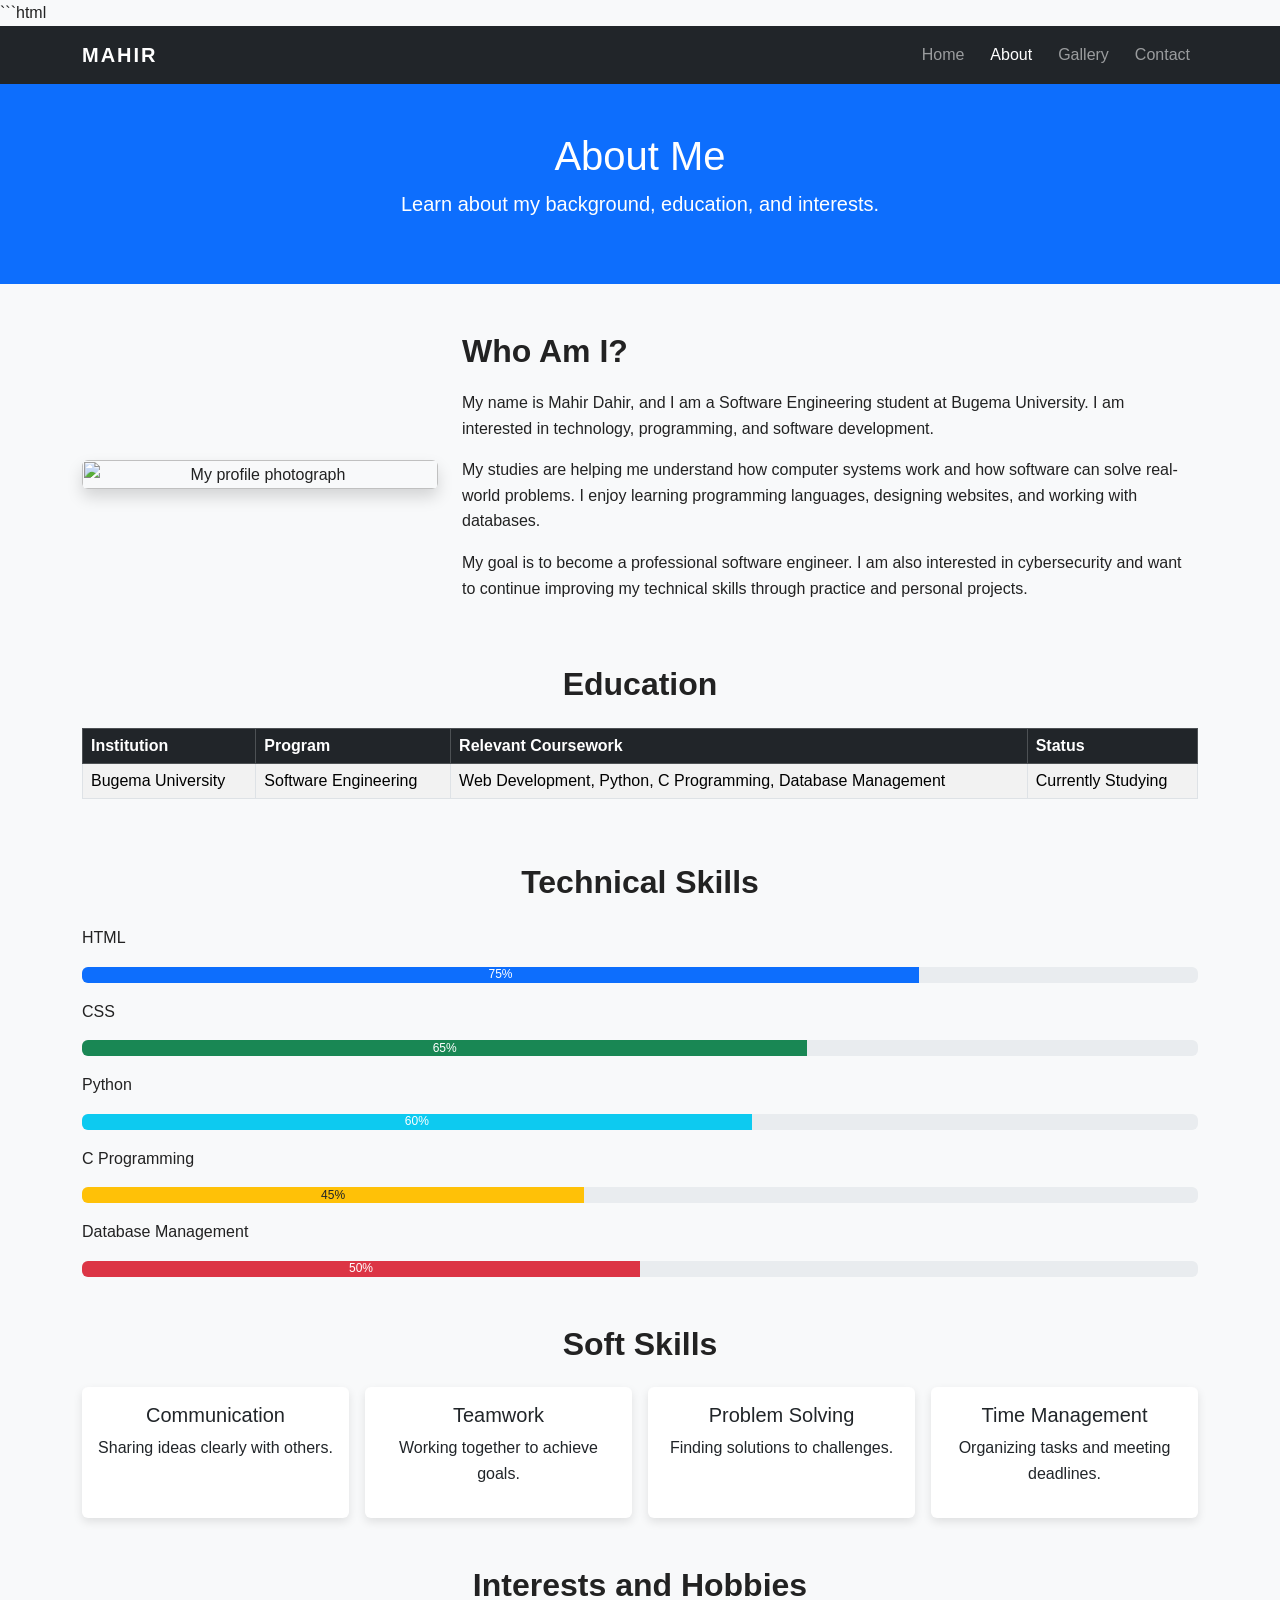
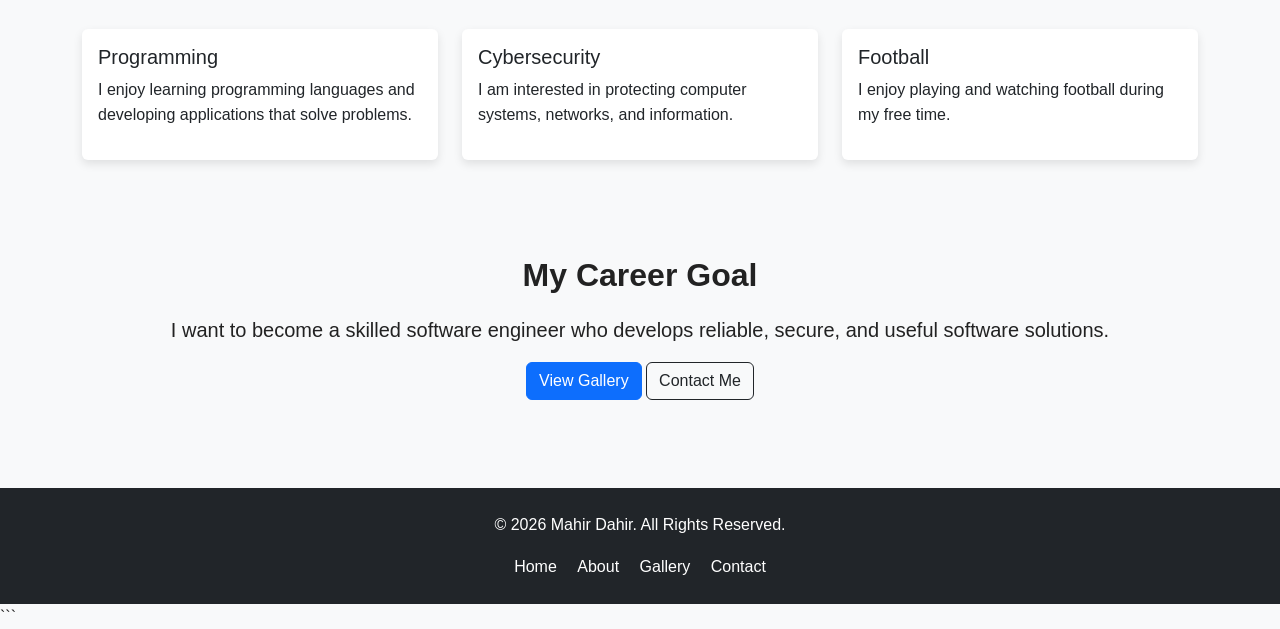
==== about.html @ f5e2f71e "Add personal portfolio website" ====
```html
<!doctype html>
<html lang="en">
  <head>
    <meta charset="UTF-8" />
    <meta name="viewport" content="width=device-width, initial-scale=1.0" />

    <title>About Me | Mahir Dahir</title>

    <link
      href="https://cdn.jsdelivr.net/npm/bootstrap@5.3.3/dist/css/bootstrap.min.css"
      rel="stylesheet"
    />

    <link rel="stylesheet" href="style.css" />
  </head>

  <body>
    <!-- Navigation -->
    <nav class="navbar navbar-expand-lg navbar-dark bg-dark sticky-top">
      <div class="container">
        <a class="navbar-brand fw-bold" href="index.html">MAHIR</a>

        <button
          class="navbar-toggler"
          type="button"
          data-bs-toggle="collapse"
          data-bs-target="#navbarMenu"
          aria-controls="navbarMenu"
          aria-expanded="false"
          aria-label="Toggle navigation"
        >
          <span class="navbar-toggler-icon"></span>
        </button>

        <div class="collapse navbar-collapse" id="navbarMenu">
          <ul class="navbar-nav ms-auto">
            <li class="nav-item">
              <a class="nav-link" href="index.html">Home</a>
            </li>

            <li class="nav-item">
              <a class="nav-link active" href="about.html">About</a>
            </li>

            <li class="nav-item">
              <a class="nav-link" href="gallery.html">Gallery</a>
            </li>

            <li class="nav-item">
              <a class="nav-link" href="contact.html">Contact</a>
            </li>
          </ul>
        </div>
      </div>
    </nav>

    <!-- Page Header -->
    <header class="page-header text-center py-5">
      <div class="container">
        <h1>About Me</h1>

        <p class="lead">Learn about my background, education, and interests.</p>
      </div>
    </header>

    <!-- Biography -->
    <section class="container my-5" id="biography">
      <div class="row align-items-center g-4">
        <div class="col-md-4 text-center">
          <img
            src="images/myphoto.jpg"
            alt="My profile photograph"
            class="img-fluid rounded shadow profile-image"
          />
        </div>

        <div class="col-md-8">
          <h2>Who Am I?</h2>

          <p>
            My name is Mahir Dahir, and I am a Software Engineering student at
            Bugema University. I am interested in technology, programming, and
            software development.
          </p>

          <p>
            My studies are helping me understand how computer systems work and
            how software can solve real-world problems. I enjoy learning
            programming languages, designing websites, and working with
            databases.
          </p>

          <p>
            My goal is to become a professional software engineer. I am also
            interested in cybersecurity and want to continue improving my
            technical skills through practice and personal projects.
          </p>
        </div>
      </div>
    </section>

    <!-- Education -->
    <section class="container my-5" id="education">
      <h2 class="text-center mb-4">Education</h2>

      <div class="table-responsive">
        <table class="table table-bordered table-striped">
          <thead class="table-dark">
            <tr>
              <th>Institution</th>
              <th>Program</th>
              <th>Relevant Coursework</th>
              <th>Status</th>
            </tr>
          </thead>

          <tbody>
            <tr>
              <td>Bugema University</td>
              <td>Software Engineering</td>
              <td>
                Web Development, Python, C Programming, Database Management
              </td>
              <td>Currently Studying</td>
            </tr>
          </tbody>
        </table>
      </div>
    </section>

    <!-- Technical Skills -->
    <section class="container my-5" id="skills">
      <h2 class="text-center mb-4">Technical Skills</h2>

      <p>HTML</p>
      <div class="progress mb-3">
        <div class="progress-bar" style="width: 75%">75%</div>
      </div>

      <p>CSS</p>
      <div class="progress mb-3">
        <div class="progress-bar bg-success" style="width: 65%">65%</div>
      </div>

      <p>Python</p>
      <div class="progress mb-3">
        <div class="progress-bar bg-info" style="width: 60%">60%</div>
      </div>

      <p>C Programming</p>
      <div class="progress mb-3">
        <div class="progress-bar bg-warning text-dark" style="width: 45%">
          45%
        </div>
      </div>

      <p>Database Management</p>
      <div class="progress mb-3">
        <div class="progress-bar bg-danger" style="width: 50%">50%</div>
      </div>
    </section>

    <!-- Soft Skills -->
    <section class="container my-5" id="soft-skills">
      <h2 class="text-center mb-4">Soft Skills</h2>

      <div class="row g-3">
        <div class="col-6 col-md-3">
          <div class="card h-100 text-center">
            <div class="card-body">
              <h5>Communication</h5>
              <p>Sharing ideas clearly with others.</p>
            </div>
          </div>
        </div>

        <div class="col-6 col-md-3">
          <div class="card h-100 text-center">
            <div class="card-body">
              <h5>Teamwork</h5>
              <p>Working together to achieve goals.</p>
            </div>
          </div>
        </div>

        <div class="col-6 col-md-3">
          <div class="card h-100 text-center">
            <div class="card-body">
              <h5>Problem Solving</h5>
              <p>Finding solutions to challenges.</p>
            </div>
          </div>
        </div>

        <div class="col-6 col-md-3">
          <div class="card h-100 text-center">
            <div class="card-body">
              <h5>Time Management</h5>
              <p>Organizing tasks and meeting deadlines.</p>
            </div>
          </div>
        </div>
      </div>
    </section>

    <!-- Interests -->
    <section class="container my-5" id="interests">
      <h2 class="text-center mb-4">Interests and Hobbies</h2>

      <div class="row g-4">
        <div class="col-md-4">
          <div class="card h-100">
            <div class="card-body">
              <h5>Programming</h5>
              <p>
                I enjoy learning programming languages and developing
                applications that solve problems.
              </p>
            </div>
          </div>
        </div>

        <div class="col-md-4">
          <div class="card h-100">
            <div class="card-body">
              <h5>Cybersecurity</h5>
              <p>
                I am interested in protecting computer systems, networks, and
                information.
              </p>
            </div>
          </div>
        </div>

        <div class="col-md-4">
          <div class="card h-100">
            <div class="card-body">
              <h5>Football</h5>
              <p>I enjoy playing and watching football during my free time.</p>
            </div>
          </div>
        </div>
      </div>
    </section>

    <!-- Career Goal -->
    <section class="bg-light py-5 text-center">
      <div class="container">
        <h2>My Career Goal</h2>

        <p class="lead">
          I want to become a skilled software engineer who develops reliable,
          secure, and useful software solutions.
        </p>

        <a href="gallery.html" class="btn btn-primary">View Gallery</a>

        <a href="contact.html" class="btn btn-outline-dark">Contact Me</a>
      </div>
    </section>

    <!-- Footer -->
    <footer class="bg-dark text-white text-center py-4">
      <div class="container">
        <p>&copy; 2026 Mahir Dahir. All Rights Reserved.</p>

        <a href="index.html" class="text-white mx-2">Home</a>
        <a href="about.html" class="text-white mx-2">About</a>
        <a href="gallery.html" class="text-white mx-2">Gallery</a>
        <a href="contact.html" class="text-white mx-2">Contact</a>
      </div>
    </footer>

    <script src="https://cdn.jsdelivr.net/npm/bootstrap@5.3.3/dist/js/bootstrap.bundle.min.js"></script>
  </body>
</html>
```
---- style.css ----
body {
  font-family: Arial, sans-serif;
  line-height: 1.6;
  margin: 0;
  background-color: #f8f9fa;
  color: #222;
}

/* Navigation */
.navbar-brand {
  letter-spacing: 2px;
}

.nav-link {
  margin-left: 10px;
}

/* Home Hero Section */
.hero {
  background-color: #222;
  color: white;
  padding: 100px 20px;
}

.hero h1 {
  font-size: 2.8rem;
  font-weight: bold;
  margin-bottom: 20px;
}

.hero h2 {
  margin-bottom: 20px;
}

/* Page Headers */
.page-header {
  background-color: #0d6efd;
  color: white;
}

/* Section Headings */
section h2 {
  font-weight: bold;
  margin-bottom: 20px;
}

.card {
  border: none;
  box-shadow: 0 4px 10px rgba(0, 0, 0, 0.1);
  transition: transform 0.3s;
}

.card:hover {
  transform: translateY(-5px);
}

.profile-image {
  width: 100%;
  max-height: 350px;
  object-fit: cover;
}

.card-img-top {
  height: 220px;
  object-fit: cover;
}

.form-control {
  padding: 12px;
}

.form-control:focus {
  box-shadow: none;
  border-color: #0d6efd;
}

/* Footer */
footer {
  margin-top: 40px;
}

footer a {
  text-decoration: none;
}

footer a:hover {
  text-decoration: underline;
}

/* Responsive Design */
@media (max-width: 576px) {
  .hero {
    padding: 60px 15px;
  }

  .hero h1 {
    font-size: 2rem;
  }

  .hero h2 {
    font-size: 1.5rem;
  }
}
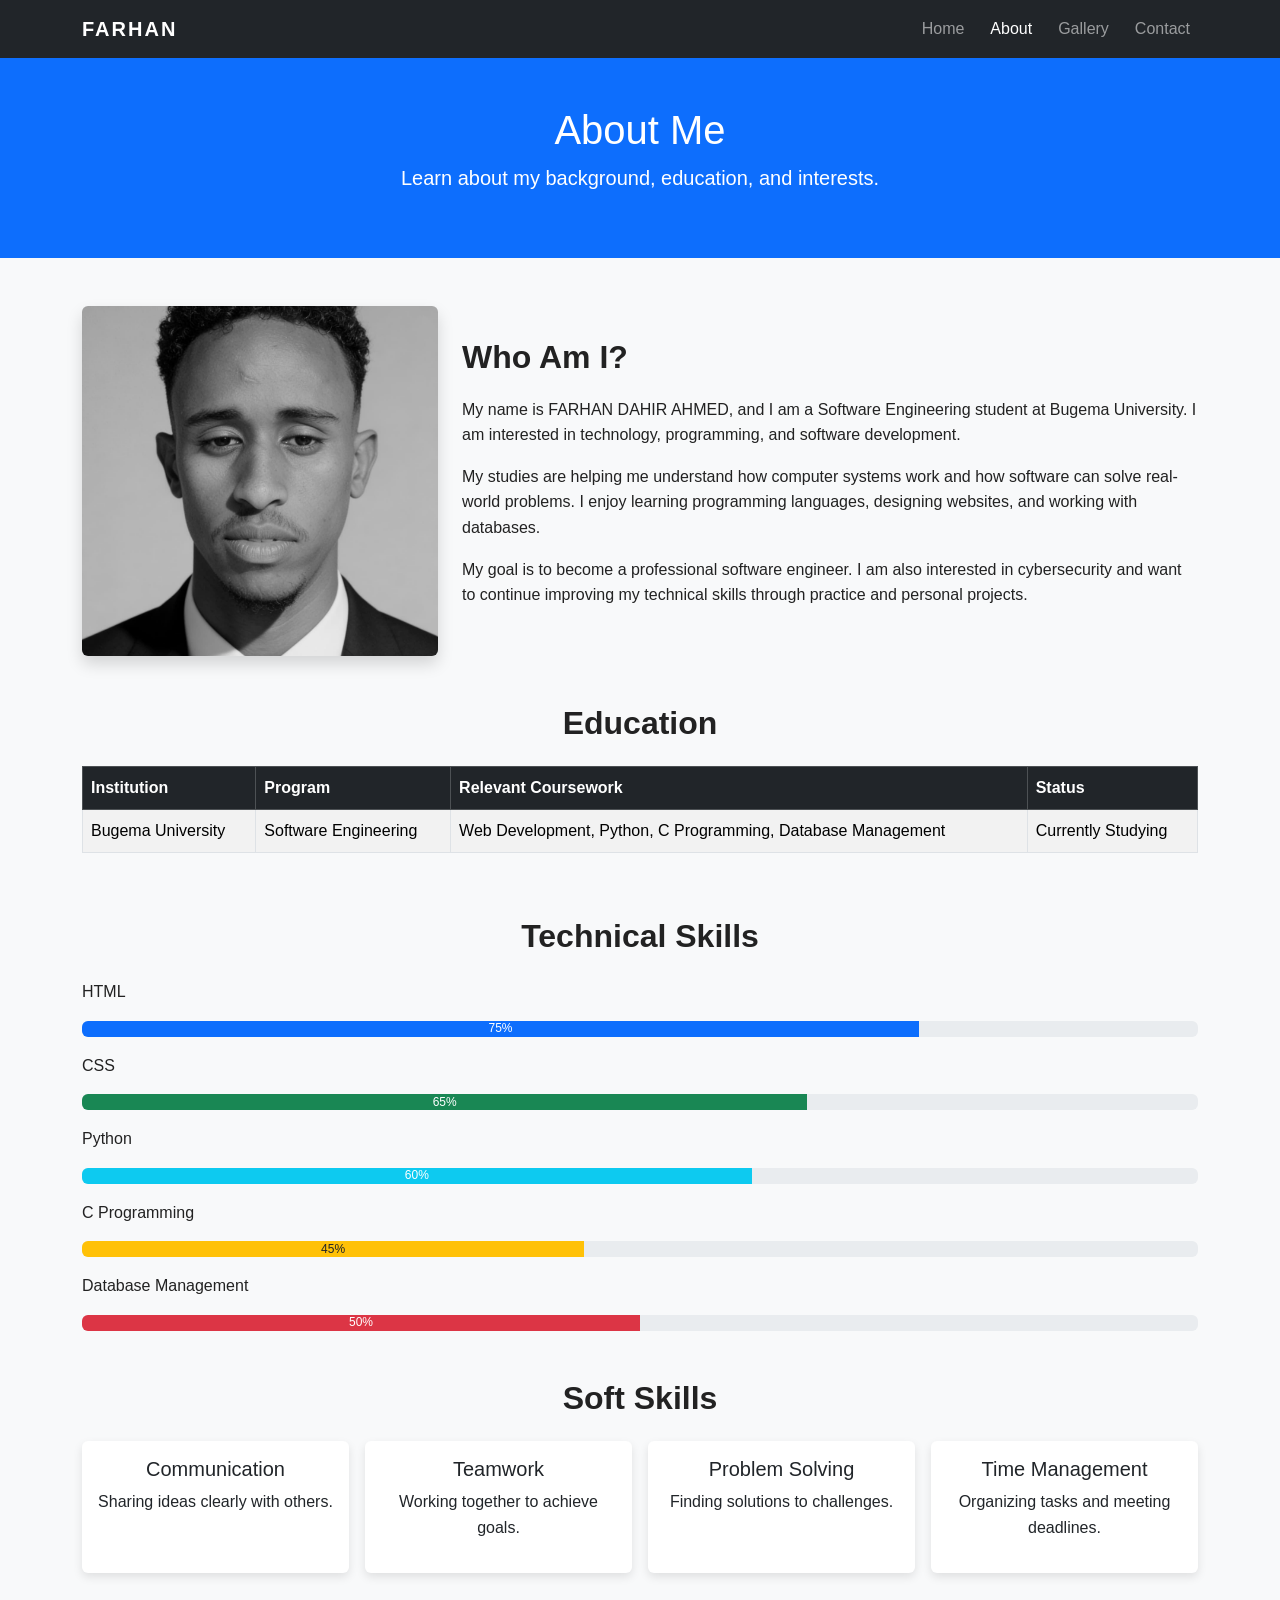
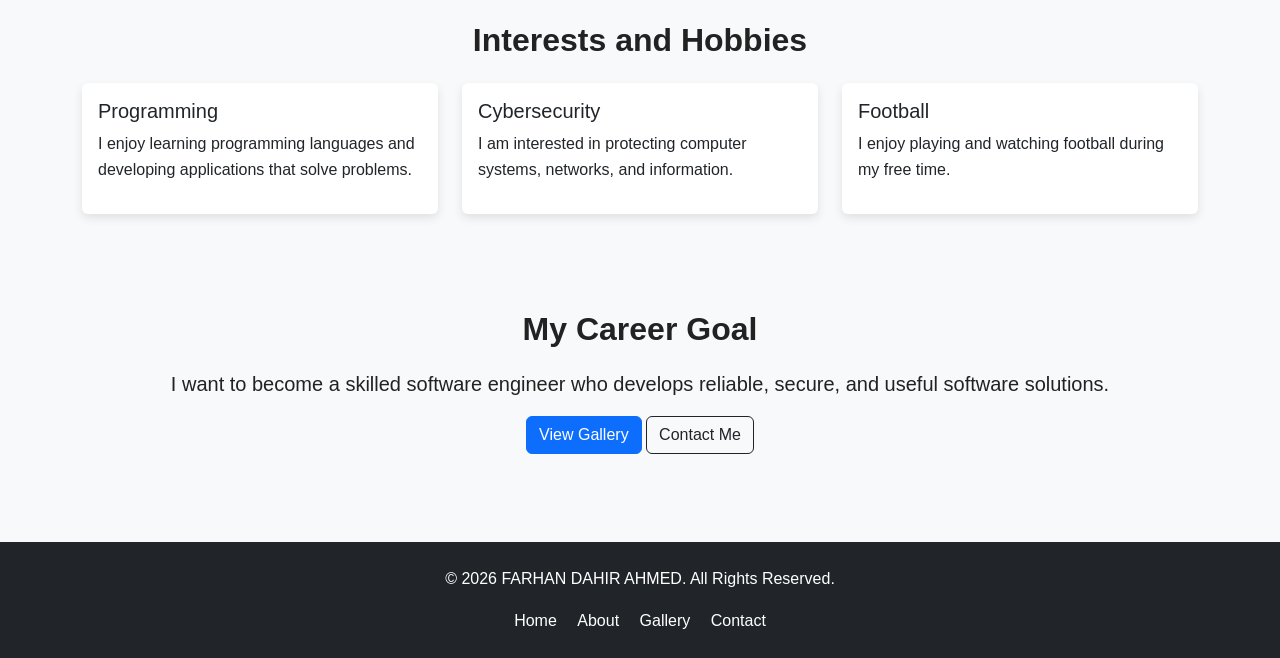
==== commit 17a4554f: "Update portfolio website" ====
--- a/about.html
+++ b/about.html
@@ -1,11 +1,10 @@
-```html
 <!doctype html>
 <html lang="en">
   <head>
     <meta charset="UTF-8" />
     <meta name="viewport" content="width=device-width, initial-scale=1.0" />
 
-    <title>About Me | Mahir Dahir</title>
+    <title>About Me | FARHAN DAHIR AHMED</title>
 
     <link
       href="https://cdn.jsdelivr.net/npm/bootstrap@5.3.3/dist/css/bootstrap.min.css"
@@ -19,7 +18,7 @@
     <!-- Navigation -->
     <nav class="navbar navbar-expand-lg navbar-dark bg-dark sticky-top">
       <div class="container">
-        <a class="navbar-brand fw-bold" href="index.html">MAHIR</a>
+        <a class="navbar-brand fw-bold" href="index.html">FARHAN</a>
 
         <button
           class="navbar-toggler"
@@ -64,12 +63,11 @@
       </div>
     </header>
 
-    <!-- Biography -->
     <section class="container my-5" id="biography">
       <div class="row align-items-center g-4">
         <div class="col-md-4 text-center">
           <img
-            src="images/myphoto.jpg"
+            src="my_images/my photo/FARHAN.jpeg"
             alt="My profile photograph"
             class="img-fluid rounded shadow profile-image"
           />
@@ -79,9 +77,9 @@
           <h2>Who Am I?</h2>
 
           <p>
-            My name is Mahir Dahir, and I am a Software Engineering student at
-            Bugema University. I am interested in technology, programming, and
-            software development.
+            My name is FARHAN DAHIR AHMED, and I am a Software Engineering
+            student at Bugema University. I am interested in technology,
+            programming, and software development.
           </p>
 
           <p>
@@ -100,7 +98,6 @@
       </div>
     </section>
 
-    <!-- Education -->
     <section class="container my-5" id="education">
       <h2 class="text-center mb-4">Education</h2>
 
@@ -129,7 +126,6 @@
       </div>
     </section>
 
-    <!-- Technical Skills -->
     <section class="container my-5" id="skills">
       <h2 class="text-center mb-4">Technical Skills</h2>
 
@@ -161,7 +157,6 @@
       </div>
     </section>
 
-    <!-- Soft Skills -->
     <section class="container my-5" id="soft-skills">
       <h2 class="text-center mb-4">Soft Skills</h2>
 
@@ -204,7 +199,6 @@
       </div>
     </section>
 
-    <!-- Interests -->
     <section class="container my-5" id="interests">
       <h2 class="text-center mb-4">Interests and Hobbies</h2>
 
@@ -244,7 +238,6 @@
       </div>
     </section>
 
-    <!-- Career Goal -->
     <section class="bg-light py-5 text-center">
       <div class="container">
         <h2>My Career Goal</h2>
@@ -260,10 +253,9 @@
       </div>
     </section>
 
-    <!-- Footer -->
     <footer class="bg-dark text-white text-center py-4">
       <div class="container">
-        <p>&copy; 2026 Mahir Dahir. All Rights Reserved.</p>
+        <p>&copy; 2026 FARHAN DAHIR AHMED. All Rights Reserved.</p>
 
         <a href="index.html" class="text-white mx-2">Home</a>
         <a href="about.html" class="text-white mx-2">About</a>
@@ -275,4 +267,3 @@
     <script src="https://cdn.jsdelivr.net/npm/bootstrap@5.3.3/dist/js/bootstrap.bundle.min.js"></script>
   </body>
 </html>
-```
